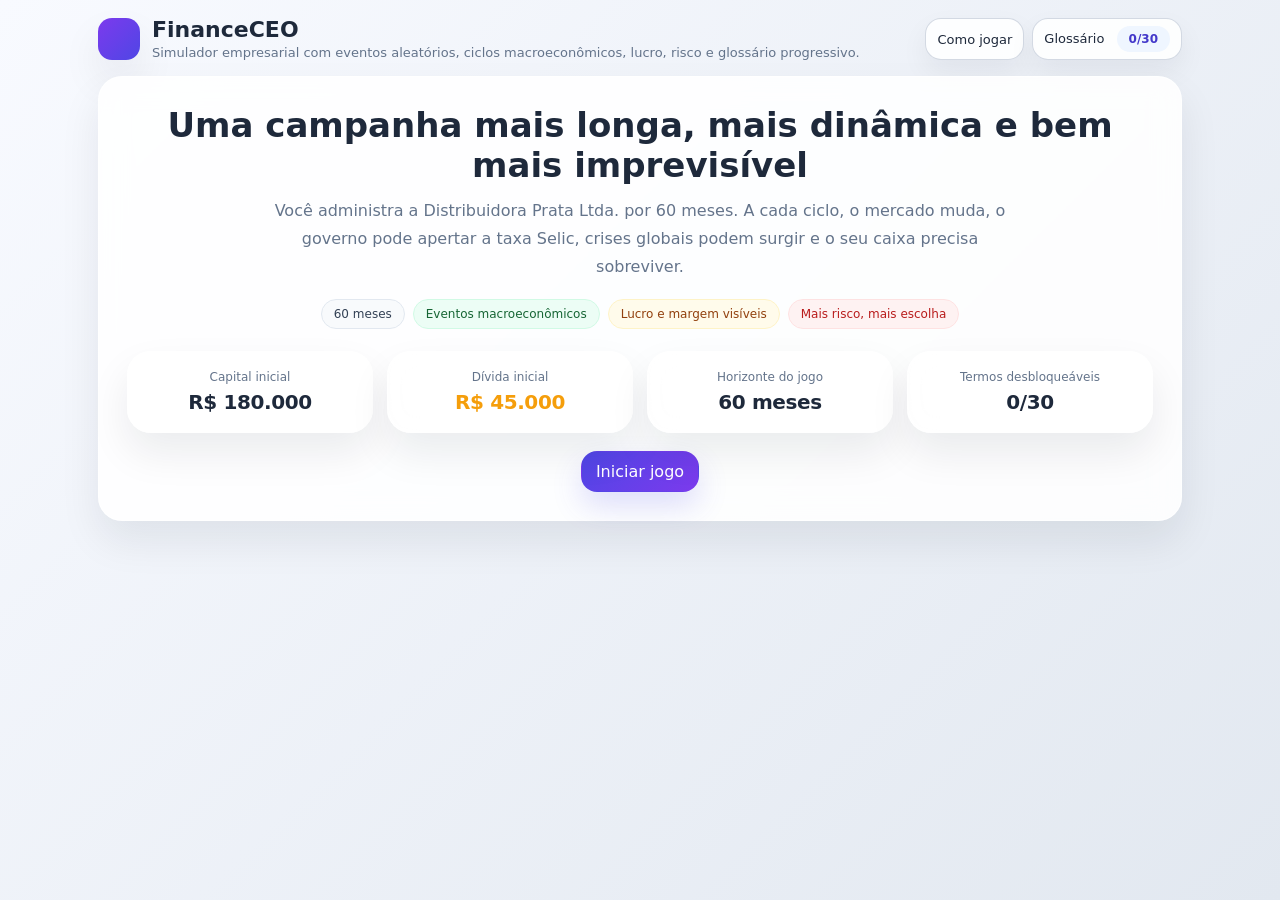
==== index.html @ 63707ab6 "first commit" ====
<!doctype html>
<html lang="pt-BR">
<head>
  <meta charset="utf-8" />
  <meta name="viewport" content="width=device-width, initial-scale=1" />
  <title>FinanceCEO — expansão completa</title>
  <link rel="stylesheet" href="styles.css" />
  <script defer src="terms.js"></script>
  <script defer src="data.js"></script>
  <script defer src="game.js"></script>
</head>
<body>
  <div class="app">
    <div class="topbar">
      <div class="brand">
        <div class="brand-badge wobble"></div>
        <div>
          <h1>FinanceCEO</h1>
          <p>Simulador empresarial com eventos aleatórios, ciclos macroeconômicos, lucro, risco e glossário progressivo.</p>
        </div>
      </div>
      <div class="actions">
        <button class="btn small" id="how-btn">Como jogar</button>
        <button class="btn small" id="glossary-btn">Glossário <span id="glossary-count" class="badge blue" style="margin-left:8px">0/0</span></button>
      </div>
    </div>

    <div id="start-screen" class="screen active">
      <div class="card hero">
        <h2>Uma campanha mais longa, mais dinâmica e bem mais imprevisível</h2>
        <p>
          Você administra a Distribuidora Prata Ltda. por 60 meses.
          A cada ciclo, o mercado muda, o governo pode apertar a taxa Selic, crises globais podem surgir e o seu caixa precisa sobreviver.
        </p>
        <div class="pills">
          <span class="pill">60 meses</span>
          <span class="pill green">Eventos macroeconômicos</span>
          <span class="pill amber">Lucro e margem visíveis</span>
          <span class="pill red">Mais risco, mais escolha</span>
        </div>
        <div class="grid grid-4" style="margin-top:8px">
          <div class="card pad"><div class="label">Capital inicial</div><div class="value">R$ 180.000</div></div>
          <div class="card pad"><div class="label">Dívida inicial</div><div class="value warn">R$ 45.000</div></div>
          <div class="card pad"><div class="label">Horizonte do jogo</div><div class="value">60 meses</div></div>
          <div class="card pad"><div class="label">Termos desbloqueáveis</div><div class="value" id="learning-count">0/0</div></div>
        </div>
        <div style="margin-top:18px"><button class="btn primary" id="start-btn">Iniciar jogo</button></div>
      </div>
    </div>

    <div id="game-screen" class="screen">
      <div class="grid grid-4" style="margin-bottom:14px">
        <div class="card pad wobble"><div class="label">Caixa</div><div class="value" id="cash">R$ 0</div></div>
        <div class="card pad wobble"><div class="label">Dívida</div><div class="value" id="debt">R$ 0</div></div>
        <div class="card pad wobble"><div class="label">Score</div><div class="value" id="score">0</div></div>
        <div class="card pad wobble"><div class="label">Mês</div><div class="value" id="month">1 / 60</div></div>
      </div>

      <div class="grid grid-4" style="margin-bottom:14px">
        <div class="card pad stat-card"><div class="label">Receita base</div><div class="value" id="base-revenue">R$ 0</div></div>
        <div class="card pad stat-card"><div class="label">Lucro acumulado</div><div class="value" id="profit-total">R$ 0</div></div>
        <div class="card pad stat-card"><div class="label">Lucro médio / mês</div><div class="value" id="profit-avg">R$ 0</div></div>
        <div class="card pad stat-card"><div class="label">Margem média</div><div class="value" id="profit-margin">0%</div></div>
      </div>

      <div class="grid grid-2" style="margin-bottom:14px">
        <div class="card pad">
          <div class="card-title"><h3>Panorama macroeconômico</h3><span class="badge blue">Mercado</span></div>
          <div class="metric-grid">
            <div class="metric"><span>Selic</span><strong id="selic">0%</strong></div>
            <div class="metric"><span>Inflação</span><strong id="inflation">0%</strong></div>
            <div class="metric"><span>Câmbio</span><strong id="fx">R$ 0,00</strong></div>
            <div class="metric"><span>Demanda</span><strong id="demand">0</strong></div>
            <div class="metric"><span>Risco sistêmico</span><strong id="risk">0</strong></div>
            <div class="metric"><span>Pressão tributária</span><strong id="tax">0</strong></div>
          </div>
          <div class="bar" style="margin-top:14px"><div class="fill" id="macro-bar" style="width:0%"></div></div>
          <div class="mini-note" id="macro-note" style="margin-top:10px">O mercado estável ajuda, mas não elimina risco.</div>
        </div>
        <div class="card pad">
          <div class="card-title"><h3>Estatísticas de lucro</h3><span class="badge amber">Desempenho</span></div>
          <div class="metric-grid compact">
            <div class="metric"><span>Melhor mês</span><strong id="profit-best">R$ 0</strong></div>
            <div class="metric"><span>Pior mês</span><strong id="profit-worst">R$ 0</strong></div>
            <div class="metric"><span>Lucro líquido</span><strong id="profit-net">R$ 0</strong></div>
            <div class="metric"><span>Margem líquida</span><strong id="profit-net-margin">0%</strong></div>
          </div>
          <div id="profit-chart" class="mini-chart"></div>
          <div class="mini-note" style="margin-top:10px">A barra cresce quando o mês fecha com resultado positivo e afunda quando o caixa sofre pressão.</div>
        </div>
      </div>

      <div class="card pad" style="margin-bottom:14px">
        <div class="card-title"><h3>Menu rápido</h3></div>
        <div class="grid grid-3" style="gap:10px">
          <button class="btn small icon-btn wobble-delay-1" onclick="openQuickMenu()"><img src="chart.svg" class="icon" alt="Resumo">Resumo</button>
          <button class="btn small icon-btn wobble-delay-2" onclick="openMacroMenu()"><img src="shield.svg" class="icon" alt="Macro">Macro</button>
          <button class="btn small icon-btn wobble-delay-3" onclick="openProfitMenu()"><img src="calendar.svg" class="icon" alt="Lucros">Lucros</button>
          <button class="btn small icon-btn wobble-delay-1" onclick="openHealthMenu()"><img src="shield.svg" class="icon" alt="Saúde">Saúde</button>
          <button class="btn small icon-btn wobble-delay-2" onclick="openHistoryMenu()"><img src="calendar.svg" class="icon" alt="Histórico">Histórico</button>
          <button class="btn small icon-btn wobble-delay-4" onclick="openGlossary()"><img src="book.svg" class="icon" alt="Glossário">Glossário</button>
        </div>
      </div>

      <div class="card pad" style="margin-bottom:14px">
        <div class="card-title"><h3 id="phase-label">Relatório do mês</h3><span class="badge amber">Dica</span></div>
        <div id="event-area"></div>
        <div id="formula" style="margin-top:12px"></div>
        <div id="choices" style="margin-top:12px"></div>
        <div id="action-row" style="margin-top:14px"></div>
      </div>

      <div class="card pad hidden" id="advanced-data">
        <div class="card-title"><h3>Painel avançado</h3><span id="arc-badge" class="badge blue"></span></div>
        <div class="section-title" style="margin-top:4px">Progresso — 60 meses</div>
        <div id="progress" class="progress" style="margin-bottom:14px"></div>
        <div class="grid grid-2">
          <div>
            <div class="kpi"><span>Reputação com fornecedor</span><strong id="supplier-val">—</strong></div>
            <div class="bar" style="margin-bottom:10px"><div class="fill" id="supplier-bar" style="width:0%"></div></div>
            <div class="kpi"><span>Confiança dos clientes</span><strong id="client-val">—</strong></div>
            <div class="bar" style="margin-bottom:10px"><div class="fill" id="client-bar" style="width:0%"></div></div>
          </div>
          <div>
            <div class="kpi"><span>Score de crédito</span><strong id="credit-val">—</strong></div>
            <div class="bar" style="margin-bottom:10px"><div class="fill" id="credit-bar" style="width:0%"></div></div>
            <div class="kpi"><span>Caixa histórico</span><strong id="cash-history-label">—</strong></div>
            <div id="cash-history" class="mini-chart"></div>
          </div>
        </div>
        <div class="mini-note" style="margin:12px 0 10px">Acompanhe o fluxo de caixa, a variação do mercado e a trilha das decisões.</div>
        <div class="log" id="log"></div>
      </div>
    </div>

    <div id="end-screen" class="screen">
      <div class="card hero">
        <h2 id="end-title">Resultado final</h2>
        <div class="grid grid-4" style="margin-top:14px">
          <div class="card pad"><div class="label">Caixa final</div><div class="value" id="end-cash">-</div></div>
          <div class="card pad"><div class="label">Dívida restante</div><div class="value" id="end-debt">-</div></div>
          <div class="card pad"><div class="label">Pontuação</div><div class="value" id="end-score">-</div></div>
          <div class="card pad"><div class="label">Classificação</div><div id="end-badge"></div></div>
        </div>
        <p id="end-summary" style="margin-top:16px"></p>
        <button class="btn primary" style="margin-top:10px" onclick="startGame()">Jogar novamente</button>
      </div>
    </div>
  </div>

  <div id="overlay" class="overlay hidden">
    <div id="overlay-panel" class="modal">
      <div class="modal-header">
        <div>
          <h3 id="overlay-title"></h3>
          <p id="overlay-subtitle"></p>
        </div>
        <button class="btn small ghost" onclick="closeOverlay()">✕</button>
      </div>
      <div id="overlay-body" class="modal-body"></div>
      <div class="modal-body footer-actions" id="overlay-footer"></div>
    </div>
  </div>
</body>
</html>
---- styles.css ----
:root {
  --bg: #eff6ff;
  --panel: rgba(255, 255, 255, 0.88);
  --panel2: #f8fafc;
  --text: #1e293b;
  --muted: #64748b;
  --border: rgba(148, 163, 184, 0.35);
  --blue: #4f46e5;
  --green: #22c55e;
  --red: #ef4444;
  --amber: #f59e0b;
  --violet: #7c3aed;
  --shadow: 0 20px 40px rgba(15, 23, 42, 0.08);
  --radius: 24px;
  --radius2: 18px;
  --font:
    "Plus Jakarta Sans", system-ui, -apple-system, BlinkMacSystemFont,
    "Segoe UI", sans-serif;
  --bg-gradient: linear-gradient(135deg, #f8faff 0%, #e2e8f0 100%);
}
* {
  box-sizing: border-box;
}
html,
body {
  margin: 0;
  padding: 0;
  background: var(--bg-gradient);
  color: var(--text);
  font-family: var(--font);
}
body {
  min-height: 100vh;
}
button,
input {
  font: inherit;
}
button {
  cursor: pointer;
}
.hidden {
  display: none !important;
}
.app {
  max-width: 1120px;
  margin: 0 auto;
  padding: 18px;
}
.topbar {
  display: flex;
  align-items: center;
  justify-content: space-between;
  gap: 12px;
  margin-bottom: 16px;
}
.brand {
  display: flex;
  align-items: center;
  gap: 12px;
}
.brand-badge {
  width: 42px;
  height: 42px;
  border-radius: 14px;
  background: linear-gradient(135deg, var(--violet), var(--blue));
  box-shadow: var(--shadow);
}
.brand h1 {
  margin: 0;
  font-size: 22px;
  line-height: 1.1;
}
.brand p {
  margin: 2px 0 0;
  color: var(--muted);
  font-size: 13px;
}
.actions {
  display: flex;
  flex-wrap: wrap;
  gap: 8px;
  justify-content: flex-end;
}
.btn {
  border: 1px solid rgba(148, 163, 184, 0.4);
  background: var(--panel);
  color: var(--text);
  border-radius: 16px;
  padding: 10px 14px;
  box-shadow: 0 12px 28px rgba(15, 23, 42, 0.06);
  transition:
    transform 0.2s ease,
    background 0.2s ease,
    border-color 0.2s ease,
    filter 0.2s ease;
}
.btn:hover {
  transform: translateY(-1px);
  border-color: rgba(79, 70, 229, 0.35);
  background: #f8fbff;
}
.btn.primary {
  border-color: transparent;
  background: linear-gradient(135deg, var(--blue), var(--violet));
  color: white;
  box-shadow: 0 14px 30px rgba(79, 70, 229, 0.18);
}
.btn.small {
  padding: 7px 11px;
  font-size: 13px;
}
.btn.ghost {
  background: transparent;
}
.btn.danger {
  border-color: transparent;
  background: linear-gradient(135deg, var(--red), #b91c1c);
  color: white;
  box-shadow: 0 14px 30px rgba(239, 68, 68, 0.18);
}
.btn:active {
  transform: translateY(0);
}
.grid {
  display: grid;
  gap: 14px;
}
.grid-4 {
  grid-template-columns: repeat(4, minmax(0, 1fr));
}
.grid-2 {
  grid-template-columns: repeat(2, minmax(0, 1fr));
}
@media (max-width: 960px) {
  .grid-4,
  .grid-2 {
    grid-template-columns: 1fr 1fr;
  }
}
@media (max-width: 680px) {
  .grid-4,
  .grid-2 {
    grid-template-columns: 1fr;
  }
  .topbar {
    align-items: flex-start;
    flex-direction: column;
  }
  .actions {
    justify-content: flex-start;
  }
}
.card {
  background: var(--panel);
  border: 1px solid rgba(255, 255, 255, 0.65);
  border-radius: var(--radius);
  box-shadow: var(--shadow);
  backdrop-filter: blur(14px);
}
.card.pad {
  padding: 18px;
}
.card-title {
  display: flex;
  align-items: center;
  justify-content: space-between;
  gap: 10px;
  margin-bottom: 14px;
}
.card h2,
.card h3,
.card h4 {
  margin: 0;
}
.label {
  color: var(--muted);
  font-size: 12px;
  margin-bottom: 6px;
}
.value {
  font-size: 20px;
  font-weight: 700;
  letter-spacing: -0.02em;
}
.value.pos {
  color: var(--green);
}
.value.warn {
  color: var(--amber);
}
.value.neg {
  color: var(--red);
}
.hero {
  padding: 28px;
  text-align: center;
}
.hero h2 {
  font-size: 34px;
  margin: 0 0 12px;
}
.hero p {
  margin: 0 auto 18px;
  max-width: 760px;
  color: var(--muted);
  line-height: 1.75;
}
.pills {
  display: flex;
  flex-wrap: wrap;
  gap: 8px;
  justify-content: center;
  margin: 18px 0 22px;
}
.pill {
  display: inline-flex;
  align-items: center;
  gap: 6px;
  padding: 7px 12px;
  border-radius: 999px;
  font-size: 12px;
  background: #f8fafc;
  border: 1px solid #e2e8f0;
  color: #334155;
}
.pill.green {
  background: #ecfdf5;
  border-color: #d1fae5;
  color: #166534;
}
.pill.red {
  background: #fef2f2;
  border-color: #fee2e2;
  color: #b91c1c;
}
.pill.amber {
  background: #fffbeb;
  border-color: #fef3c7;
  color: #92400e;
}
.section-title {
  font-size: 14px;
  text-transform: uppercase;
  letter-spacing: 0.08em;
  color: var(--muted);
  margin: 0 0 8px;
}
.progress {
  display: flex;
  flex-wrap: wrap;
  gap: 5px;
}
.dot {
  width: 12px;
  height: 12px;
  border-radius: 999px;
  background: #e2e8f0;
  border: 1px solid #cbd5e1;
}
.dot.done {
  background: var(--green);
  border-color: #15803d;
}
.dot.current {
  background: var(--violet);
  border-color: #4338ca;
}
.dot.locked {
  background: #f1f5f9;
  border-color: #cbd5e1;
}
.bar {
  width: 100%;
  height: 8px;
  border-radius: 999px;
  background: #e2e8f0;
  overflow: hidden;
}
.fill {
  height: 100%;
  border-radius: inherit;
  transition: width 0.35s ease;
  background: linear-gradient(90deg, var(--green), #86efac);
}
.event {
  border-left: 4px solid var(--blue);
  background: linear-gradient(180deg, #ffffff, #f8fafc);
  padding: 16px 16px 14px;
  border-radius: 0 var(--radius2) var(--radius2) 0;
}
.event.neg {
  border-left-color: var(--red);
}
.event.pos {
  border-left-color: var(--green);
}
.event.mix {
  border-left-color: var(--amber);
}
.event-title {
  font-size: 18px;
  font-weight: 700;
  margin-bottom: 8px;
}
.event-desc {
  color: var(--text);
  line-height: 1.7;
  font-size: 14px;
}
.event-note {
  margin-top: 12px;
  padding: 12px 14px;
  border-radius: 14px;
  background: #eff6ff;
  border: 1px solid #dbeafe;
  color: #1d4ed8;
  font-size: 13px;
}
.terms-row {
  display: flex;
  flex-wrap: wrap;
  gap: 8px;
  margin-top: 10px;
}
.term-chip {
  border: 1px solid #e2e8f0;
  background: #f8fafc;
  color: #334155;
  border-radius: 999px;
  padding: 6px 10px;
  font-size: 12px;
}
.term-chip.new {
  background: #ecfdf5;
  border-color: #d1fae5;
  color: #166534;
}
.choice {
  width: 100%;
  text-align: left;
  border: 1px solid rgba(148, 163, 184, 0.35);
  background: var(--panel);
  border-radius: 18px;
  padding: 14px 16px;
  margin-top: 10px;
  line-height: 1.6;
  box-shadow: 0 10px 25px -10px rgba(15, 23, 42, 0.08);
}
.choice:hover {
  border-color: #cbd5e1;
  background: #f8fbff;
}
.choice strong {
  display: block;
  margin-bottom: 6px;
}
.choice small {
  color: var(--muted);
  display: block;
  margin-top: 4px;
}
.log {
  max-height: 180px;
  overflow: auto;
  display: flex;
  flex-direction: column;
  gap: 10px;
}
.log-item {
  font-size: 13px;
  line-height: 1.6;
  padding: 12px 14px;
  border-radius: 14px;
  background: #f8fafc;
  border: 1px solid #e2e8f0;
}
.log-item.good {
  background: #ecfdf5;
  border-color: #bbf7d0;
}
.log-item.bad {
  background: #fef2f2;
  border-color: #fecaca;
}
.log-item.info {
  background: #eff6ff;
  border-color: #bfdbfe;
}
.badge {
  display: inline-flex;
  align-items: center;
  padding: 6px 12px;
  border-radius: 999px;
  font-size: 12px;
  font-weight: 600;
}
.badge.blue {
  background: #eff6ff;
  color: #4338ca;
}
.badge.green {
  background: #ecfdf5;
  color: #166534;
}
.badge.red {
  background: #fee2e2;
  color: #b91c1c;
}
.badge.amber {
  background: #fffbeb;
  color: #92400e;
}
.screen {
  display: none;
}
.screen.active {
  display: block;
}
.overlay {
  position: fixed;
  inset: 0;
  background: rgba(15, 23, 42, 0.58);
  display: flex;
  align-items: center;
  justify-content: center;
  padding: 18px;
  z-index: 50;
}
.modal {
  width: min(900px, 100%);
  max-height: min(84vh, 900px);
  overflow: auto;
  background: rgba(255, 255, 255, 0.98);
  border-radius: 28px;
  box-shadow: 0 30px 60px rgba(15, 23, 42, 0.18);
  border: 1px solid rgba(226, 232, 240, 0.9);
}
.modal-header {
  display: flex;
  align-items: flex-start;
  justify-content: space-between;
  gap: 12px;
  padding: 20px 20px 0;
}
.modal-body {
  padding: 20px;
}
.modal h3 {
  font-size: 24px;
  margin: 0 0 8px;
}
.modal p {
  margin: 0;
  color: var(--muted);
  line-height: 1.75;
}
.modal-grid {
  display: grid;
  gap: 14px;
  margin-top: 18px;
}
.modal-grid.cols-2 {
  grid-template-columns: repeat(2, minmax(0, 1fr));
}
@media (max-width: 760px) {
  .modal-grid.cols-2 {
    grid-template-columns: 1fr;
  }
}
.term-card {
  border: 1px solid rgba(148, 163, 184, 0.35);
  background: rgba(255, 255, 255, 0.9);
  border-radius: 24px;
  padding: 16px;
}
.term-card.locked {
  opacity: 0.55;
}
.term-card h4 {
  margin: 0 0 6px;
  font-size: 16px;
}
.term-card .tiny {
  font-size: 12px;
  color: var(--muted);
  line-height: 1.5;
}
.term-card .see {
  margin-top: 12px;
  font-size: 12px;
  color: #4338ca;
}
.footer-actions {
  display: flex;
  flex-wrap: wrap;
  gap: 8px;
  justify-content: flex-end;
  margin-top: 16px;
}
.mini-note {
  font-size: 12px;
  color: var(--muted);
  line-height: 1.5;
}
.kpi {
  display: flex;
  align-items: center;
  justify-content: space-between;
  gap: 10px;
  margin-bottom: 8px;
}
.kpi span {
  font-size: 12px;
  color: var(--muted);
}
.kpi strong {
  font-size: 13px;
}
hr.sep {
  border: none;
  border-top: 1px solid #e2e8f0;
  margin: 14px 0;
}
::-webkit-scrollbar {
  width: 6px;
  height: 6px;
}
::-webkit-scrollbar-track {
  background: transparent;
}
::-webkit-scrollbar-thumb {
  background: #cbd5e1;
  border-radius: 10px;
}
.icon-btn {
  display: inline-flex;
  align-items: center;
  gap: 8px;
  padding: 10px 14px;
}
.icon {
  width: 18px;
  height: 18px;
  display: inline-block;
}
.wobble {
  animation: wobble 2s ease-in-out infinite both;
}
.wobble-delay-1 {
  animation-delay: 0s;
}
.wobble-delay-2 {
  animation-delay: 0.2s;
}
.wobble-delay-3 {
  animation-delay: 0.4s;
}
.wobble-delay-4 {
  animation-delay: 0.6s;
}
.animate-in {
  animation: fadeIn 0.4s ease-out forwards;
}
@keyframes fadeIn {
  from {
    opacity: 0;
    transform: translateY(10px);
  }
  to {
    opacity: 1;
    transform: translateY(0);
  }
}
@keyframes wobble {
  0%,
  100% {
    transform: rotate(0deg);
  }
  15% {
    transform: rotate(3deg);
  }
  30% {
    transform: rotate(-3deg);
  }
  45% {
    transform: rotate(2deg);
  }
  60% {
    transform: rotate(-2deg);
  }
  75% {
    transform: rotate(1deg);
  }
}


.modal.large {
  width: min(1100px, 100%);
}
.grid-3 {
  grid-template-columns: repeat(3, minmax(0, 1fr));
}
@media (max-width: 960px) {
  .grid-3 {
    grid-template-columns: 1fr 1fr;
  }
}
@media (max-width: 680px) {
  .grid-3 {
    grid-template-columns: 1fr;
  }
}
.stat-card .value {
  font-size: 18px;
}
.metric-grid {
  display: grid;
  grid-template-columns: repeat(3, minmax(0, 1fr));
  gap: 10px;
}
.metric-grid.compact {
  grid-template-columns: repeat(2, minmax(0, 1fr));
}
@media (max-width: 960px) {
  .metric-grid,
  .metric-grid.compact {
    grid-template-columns: repeat(2, minmax(0, 1fr));
  }
}
@media (max-width: 680px) {
  .metric-grid,
  .metric-grid.compact {
    grid-template-columns: 1fr;
  }
}
.metric {
  padding: 12px 14px;
  border-radius: 18px;
  background: linear-gradient(180deg, #fff, #f8fafc);
  border: 1px solid rgba(226, 232, 240, 0.9);
}
.metric span {
  display: block;
  font-size: 12px;
  color: var(--muted);
  margin-bottom: 5px;
}
.metric strong {
  font-size: 16px;
  letter-spacing: -0.02em;
}
.mini-chart {
  display: flex;
  align-items: end;
  gap: 5px;
  min-height: 94px;
  margin-top: 10px;
}
.mini-chart .bar-item {
  flex: 1;
  min-width: 0;
  border-radius: 10px 10px 0 0;
  background: linear-gradient(180deg, #4f46e5, #93c5fd);
}
.mini-chart .bar-item.negative {
  background: linear-gradient(180deg, #ef4444, #fca5a5);
}
.mini-chart.small {
  min-height: 72px;
}
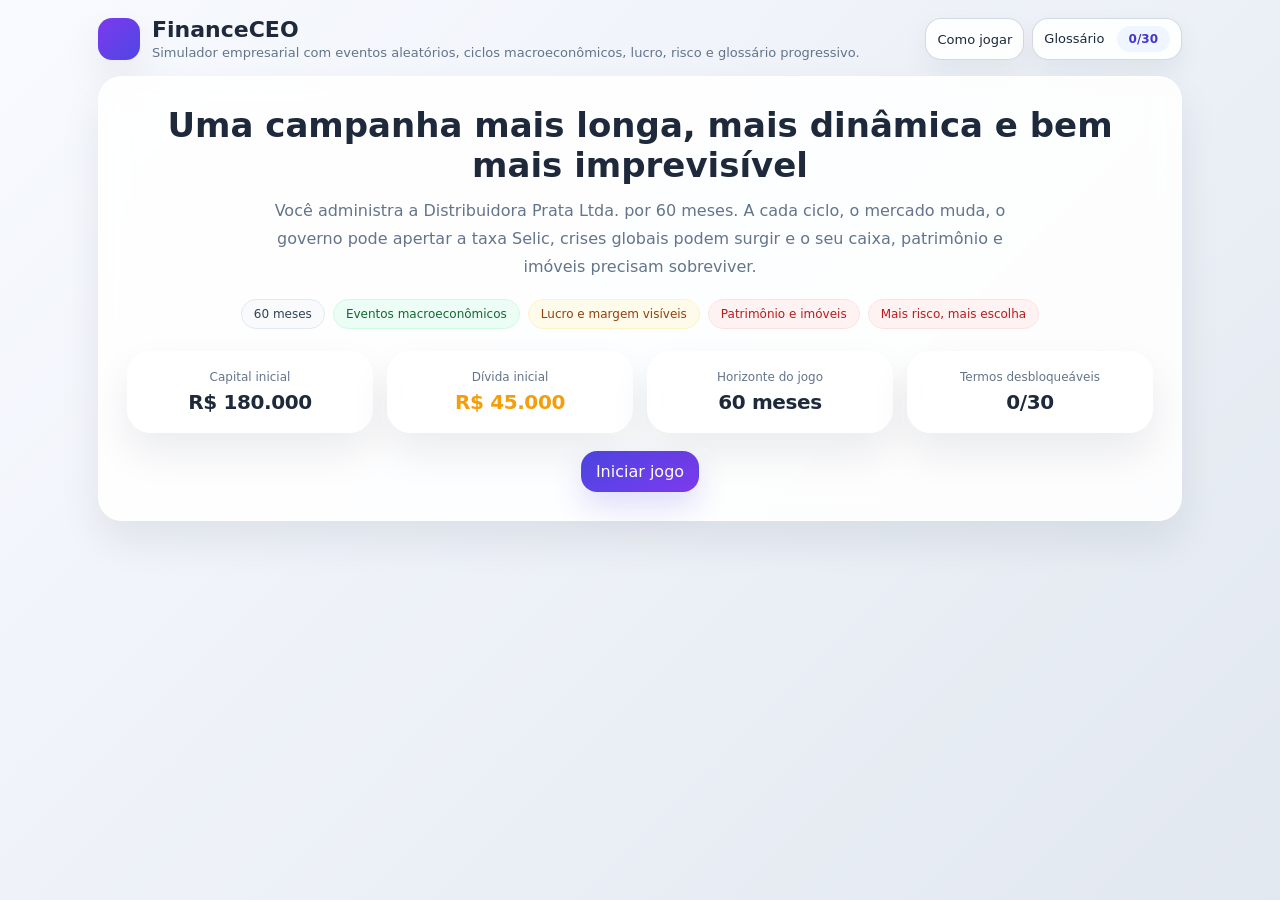
==== commit 8c1e33ab: "atualizei páginas e adicionei assets" ====
--- a/index.html
+++ b/index.html
@@ -31,12 +31,13 @@
         <h2>Uma campanha mais longa, mais dinâmica e bem mais imprevisível</h2>
         <p>
           Você administra a Distribuidora Prata Ltda. por 60 meses.
-          A cada ciclo, o mercado muda, o governo pode apertar a taxa Selic, crises globais podem surgir e o seu caixa precisa sobreviver.
+          A cada ciclo, o mercado muda, o governo pode apertar a taxa Selic, crises globais podem surgir e o seu caixa, patrimônio e imóveis precisam sobreviver.
         </p>
         <div class="pills">
           <span class="pill">60 meses</span>
           <span class="pill green">Eventos macroeconômicos</span>
           <span class="pill amber">Lucro e margem visíveis</span>
+          <span class="pill red">Patrimônio e imóveis</span>
           <span class="pill red">Mais risco, mais escolha</span>
         </div>
         <div class="grid grid-4" style="margin-top:8px">
@@ -55,6 +56,12 @@
         <div class="card pad wobble"><div class="label">Dívida</div><div class="value" id="debt">R$ 0</div></div>
         <div class="card pad wobble"><div class="label">Score</div><div class="value" id="score">0</div></div>
         <div class="card pad wobble"><div class="label">Mês</div><div class="value" id="month">1 / 60</div></div>
+      </div>
+
+      <div class="grid grid-3" style="margin-bottom:14px">
+        <div class="card pad stat-card"><div class="label">Patrimônio</div><div class="value" id="patrimony">R$ 0</div></div>
+        <div class="card pad stat-card"><div class="label">Custos mensais</div><div class="value" id="monthly-costs">R$ 0</div></div>
+        <div class="card pad stat-card"><div class="label">Imóveis</div><div class="value" id="office-count">0 imóveis</div></div>
       </div>
 
       <div class="grid grid-4" style="margin-bottom:14px">
@@ -99,6 +106,7 @@
           <button class="btn small icon-btn wobble-delay-3" onclick="openProfitMenu()"><img src="calendar.svg" class="icon" alt="Lucros">Lucros</button>
           <button class="btn small icon-btn wobble-delay-1" onclick="openHealthMenu()"><img src="shield.svg" class="icon" alt="Saúde">Saúde</button>
           <button class="btn small icon-btn wobble-delay-2" onclick="openHistoryMenu()"><img src="calendar.svg" class="icon" alt="Histórico">Histórico</button>
+          <button class="btn small icon-btn wobble-delay-3" onclick="openOfficeMenu()"><img src="wallet.svg" class="icon" alt="Escritórios">Escritórios</button>
           <button class="btn small icon-btn wobble-delay-4" onclick="openGlossary()"><img src="book.svg" class="icon" alt="Glossário">Glossário</button>
         </div>
       </div>
@@ -130,6 +138,17 @@
           </div>
         </div>
         <div class="mini-note" style="margin:12px 0 10px">Acompanhe o fluxo de caixa, a variação do mercado e a trilha das decisões.</div>
+        <div class="grid grid-2" style="margin-bottom:12px">
+          <div class="card pad">
+            <div class="card-title"><h3>Escritório atual</h3><span class="badge blue">Patrimônio</span></div>
+            <div class="tiny" id="office-current">Sem escritório</div>
+            <div class="tiny" style="margin-top:8px">Passivo de financiamento: <strong id="finance-liability">R$ 0</strong></div>
+          </div>
+          <div class="card pad">
+            <div class="card-title"><h3>Custos fixos</h3><span class="badge amber">Mensal</span></div>
+            <div id="cost-breakdown"></div>
+          </div>
+        </div>
         <div class="log" id="log"></div>
       </div>
     </div>
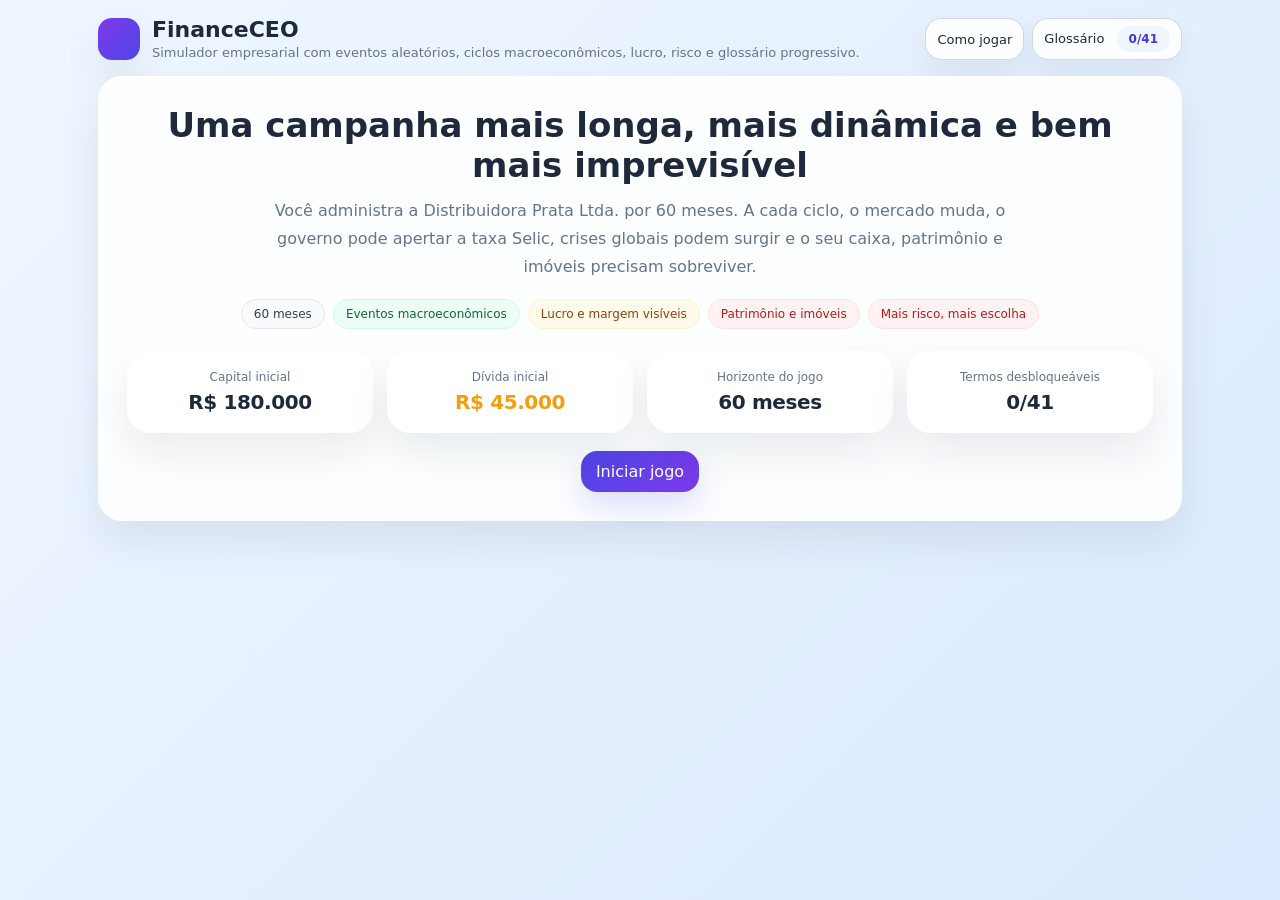
==== commit 1d706e13: "adicionado sistema de funcionarios" ====
--- a/index.html
+++ b/index.html
@@ -7,8 +7,10 @@
   <title>FinanceCEO — expansão completa</title>
   <link rel="stylesheet" href="styles.css" />
   <script defer src="terms.js"></script>
-  <script defer src="data.js"></script>
+  <script defer src="data/escritorio.js"></script>
+  <script defer src="data/eventos.js"></script>
   <script defer src="game.js"></script>
+  <script defer src="game_overrides.js"></script>
 </head>
 <body>
   <div class="app">
@@ -65,6 +67,13 @@
       </div>
 
       <div class="grid grid-4" style="margin-bottom:14px">
+        <div class="card pad stat-card"><div class="label">Funcionários</div><div class="value" id="staff-count">0 / 0</div></div>
+        <div class="card pad stat-card"><div class="label">Poder de trabalho</div><div class="value" id="staff-power">1.00x</div></div>
+        <div class="card pad stat-card"><div class="label">Humor da equipe</div><div class="value" id="staff-morale">0%</div></div>
+        <div class="card pad stat-card"><div class="label">Média salarial</div><div class="value" id="staff-salary">R$ 0</div></div>
+      </div>
+
+      <div class="grid grid-4" style="margin-bottom:14px">
         <div class="card pad stat-card"><div class="label">Receita base</div><div class="value" id="base-revenue">R$ 0</div></div>
         <div class="card pad stat-card"><div class="label">Lucro acumulado</div><div class="value" id="profit-total">R$ 0</div></div>
         <div class="card pad stat-card"><div class="label">Lucro médio / mês</div><div class="value" id="profit-avg">R$ 0</div></div>
@@ -101,13 +110,14 @@
       <div class="card pad" style="margin-bottom:14px">
         <div class="card-title"><h3>Menu rápido</h3></div>
         <div class="grid grid-3" style="gap:10px">
-          <button class="btn small icon-btn wobble-delay-1" onclick="openQuickMenu()"><img src="chart.svg" class="icon" alt="Resumo">Resumo</button>
-          <button class="btn small icon-btn wobble-delay-2" onclick="openMacroMenu()"><img src="shield.svg" class="icon" alt="Macro">Macro</button>
-          <button class="btn small icon-btn wobble-delay-3" onclick="openProfitMenu()"><img src="calendar.svg" class="icon" alt="Lucros">Lucros</button>
-          <button class="btn small icon-btn wobble-delay-1" onclick="openHealthMenu()"><img src="shield.svg" class="icon" alt="Saúde">Saúde</button>
-          <button class="btn small icon-btn wobble-delay-2" onclick="openHistoryMenu()"><img src="calendar.svg" class="icon" alt="Histórico">Histórico</button>
-          <button class="btn small icon-btn wobble-delay-3" onclick="openOfficeMenu()"><img src="wallet.svg" class="icon" alt="Escritórios">Escritórios</button>
-          <button class="btn small icon-btn wobble-delay-4" onclick="openGlossary()"><img src="book.svg" class="icon" alt="Glossário">Glossário</button>
+          <button class="btn small icon-btn wobble-delay-1" onclick="openQuickMenu()"><img src="icons/chart.svg" class="icon" alt="Resumo">Resumo</button>
+          <button class="btn small icon-btn wobble-delay-2" onclick="openMacroMenu()"><img src="icons/shield.svg" class="icon" alt="Macro">Macro</button>
+          <button class="btn small icon-btn wobble-delay-3" onclick="openProfitMenu()"><img src="icons/calendar.svg" class="icon" alt="Lucros">Lucros</button>
+          <button class="btn small icon-btn wobble-delay-1" onclick="openHealthMenu()"><img src="icons/shield.svg" class="icon" alt="Saúde">Saúde</button>
+          <button class="btn small icon-btn wobble-delay-2" onclick="openHistoryMenu()"><img src="icons/calendar.svg" class="icon" alt="Histórico">Histórico</button>
+          <button class="btn small icon-btn wobble-delay-3" onclick="openOfficeMenu()"><img src="icons/wallet.svg" class="icon" alt="Escritórios">Escritórios</button>
+          <button class="btn small icon-btn wobble-delay-4" onclick="openGlossary()"><img src="icons/book.svg" class="icon" alt="Glossário">Glossário</button>
+          <button class="btn small icon-btn wobble-delay-1" onclick="openStaffMenu()"><img src="icons/users.svg" class="icon" alt="Funcionários">Funcionários</button>
         </div>
       </div>
 
@@ -149,6 +159,20 @@
             <div id="cost-breakdown"></div>
           </div>
         </div>
+        <div class="grid grid-2" style="margin-bottom:12px">
+          <div class="card pad">
+            <div class="card-title"><h3>Funcionários</h3><span class="badge green">Equipe</span></div>
+            <div id="staff-panel"></div>
+            <div style="display:flex; gap:8px; flex-wrap:wrap; margin-top:12px">
+              <button class="btn small primary" onclick="openStaffMenu()">Gerenciar equipe</button>
+            </div>
+          </div>
+          <div class="card pad">
+            <div class="card-title"><h3>Capacidade</h3><span class="badge blue">Limite</span></div>
+            <div class="tiny">A capacidade total depende dos escritórios próprios e alugados.</div>
+            <div class="tiny" style="margin-top:8px">Se a empresa perder espaço, as demissões automáticas acontecem na hora.</div>
+          </div>
+        </div>
         <div class="log" id="log"></div>
       </div>
     </div>
--- a/styles.css
+++ b/styles.css
@@ -17,6 +17,8 @@
     "Plus Jakarta Sans", system-ui, -apple-system, BlinkMacSystemFont,
     "Segoe UI", sans-serif;
   --bg-gradient: linear-gradient(135deg, #f8faff 0%, #e2e8f0 100%);
+  --theme-glow: rgba(79, 70, 229, 0.28);
+  --theme-accent: #4f46e5;
 }
 * {
   box-sizing: border-box;
@@ -31,7 +33,32 @@
 }
 body {
   min-height: 100vh;
-}
+  position: relative;
+  overflow-x: hidden;
+}
+body::before,
+body::after {
+  content: "";
+  position: fixed;
+  inset: -10%;
+  pointer-events: none;
+  z-index: -2;
+  transition: opacity 0.45s ease, transform 0.8s ease, background 0.45s ease;
+}
+body::before {
+  background: radial-gradient(circle at top left, var(--theme-glow) 0%, transparent 55%);
+  filter: blur(26px);
+  opacity: 0.9;
+  transform: translate3d(0, 0, 0);
+  animation: driftA 18s ease-in-out infinite alternate;
+}
+body::after {
+  background: radial-gradient(circle at bottom right, rgba(255, 255, 255, 0.35) 0%, transparent 50%);
+  filter: blur(30px);
+  opacity: 0.85;
+  animation: driftB 22s ease-in-out infinite alternate;
+}
+
 button,
 input {
   font: inherit;
@@ -285,9 +312,10 @@
 }
 .event {
   border-left: 4px solid var(--blue);
-  background: linear-gradient(180deg, #ffffff, #f8fafc);
+  background: linear-gradient(180deg, rgba(255,255,255,0.96), rgba(248,250,252,0.98));
   padding: 16px 16px 14px;
   border-radius: 0 var(--radius2) var(--radius2) 0;
+  box-shadow: inset 0 1px 0 rgba(255,255,255,0.6);
 }
 .event.neg {
   border-left-color: var(--red);
@@ -594,6 +622,16 @@
   }
 }
 
+@keyframes driftA {
+  from { transform: translate(-1.5%, -1.5%) scale(1); }
+  to { transform: translate(2.5%, 1.5%) scale(1.05); }
+}
+
+@keyframes driftB {
+  from { transform: translate(1.5%, 1.5%) scale(1); }
+  to { transform: translate(-2%, -1%) scale(1.06); }
+}
+
 
 .modal.large {
   width: min(1100px, 100%);
@@ -669,3 +707,7 @@
 .mini-chart.small {
   min-height: 72px;
 }
+
+#staff-panel .tiny {
+  margin-bottom: 6px;
+}
